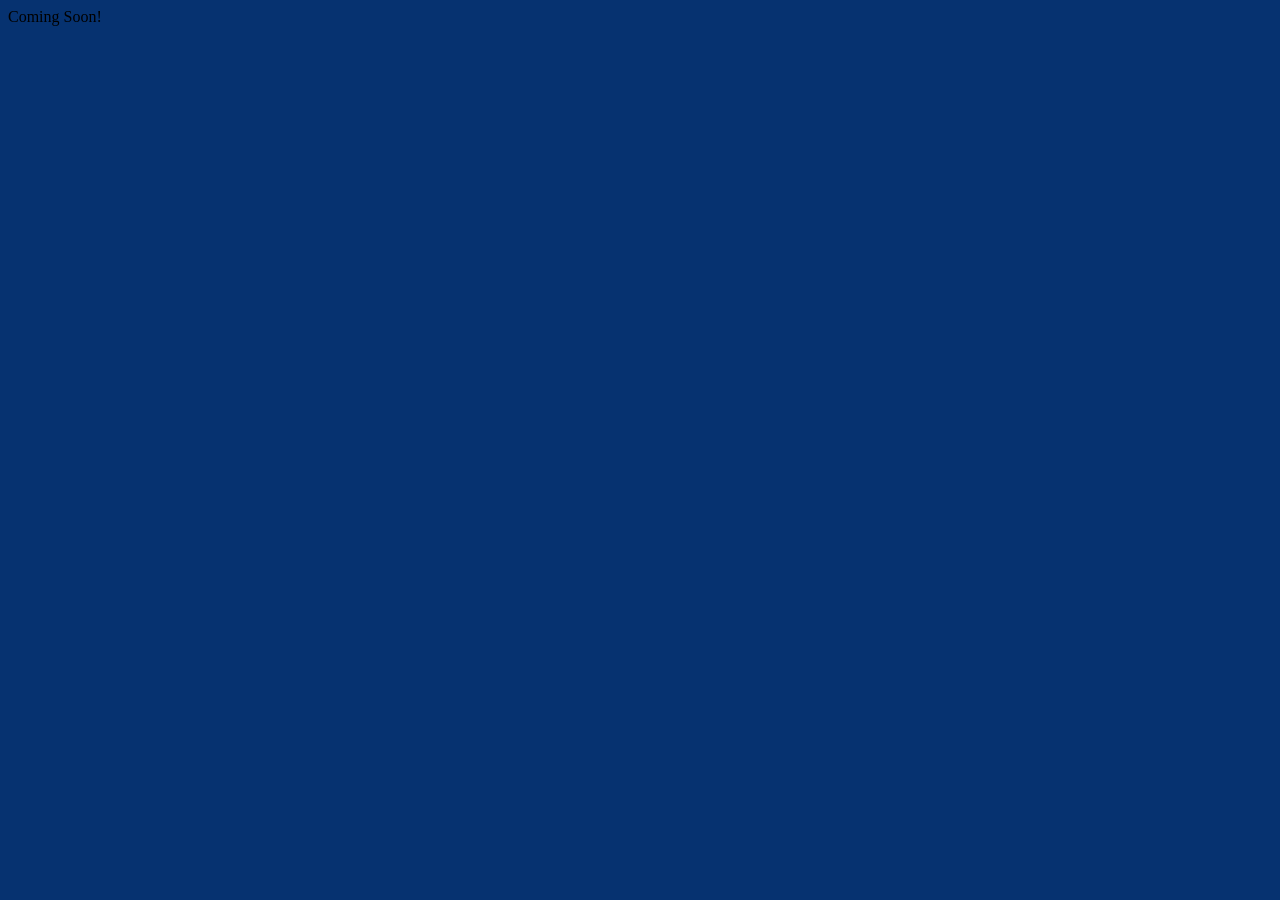
==== index.html @ aa5438d8 "initial commit" ====
<!doctype html>
<html lang="en">
  <head>
    <meta charset="UTF-8" />
    <meta name="viewport" content="width=, initial-scale=1.0" />
    <title>Cannons Coffee</title>
    <link rel="stylesheet" href="css/style.css">
  </head>
  <body>
    <header></header>
    <main>Coming Soon!</main>
    <footer></footer>
  </body>
</html>
---- css/style.css ----
html {
  box-sizing: border-box;
}

*,
*:before,
*:after {
  box-sizing: inherit;
}

body {
  color: black;
  background-color: #063270;
}
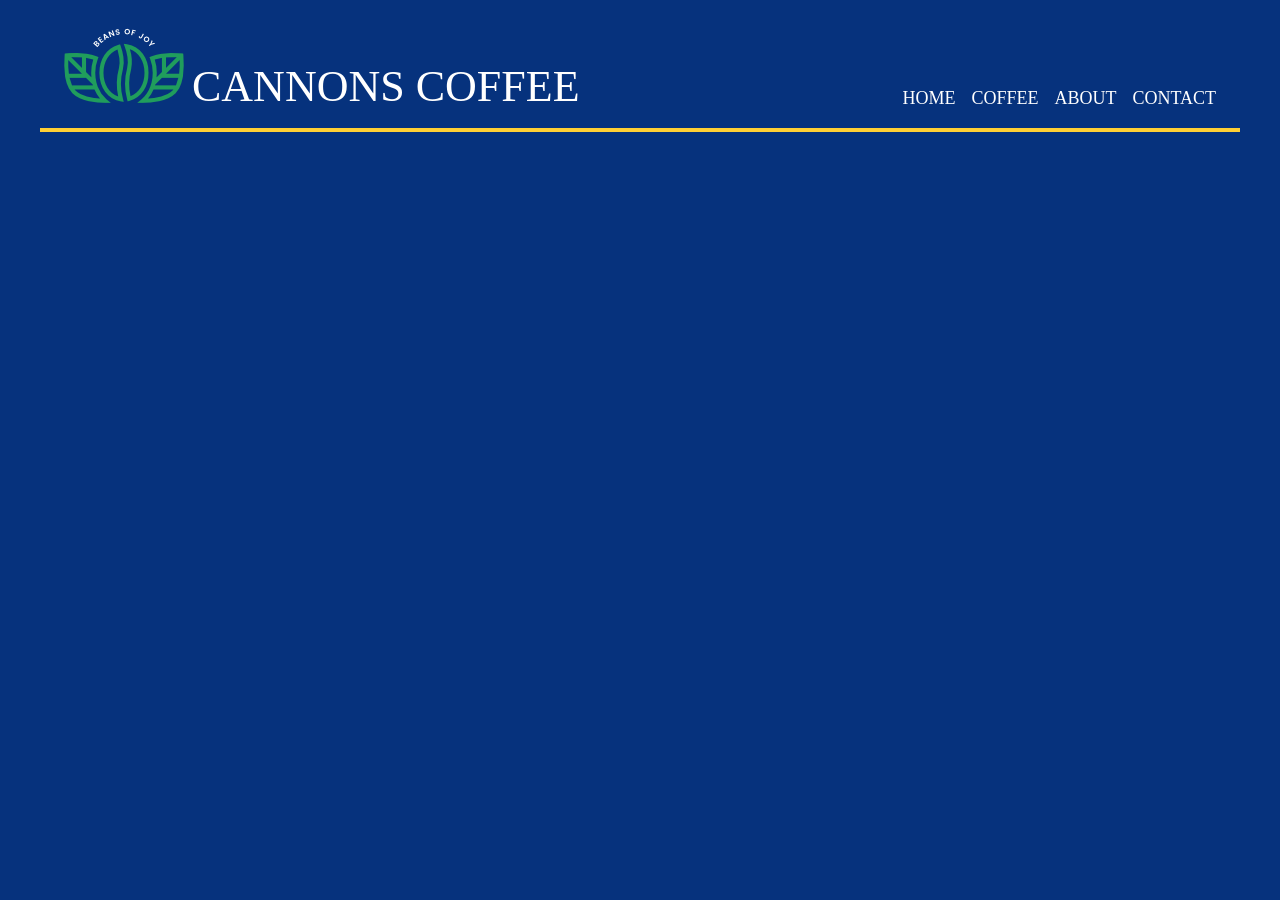
==== commit 4ba63feb: "navigation" ====
--- a/index.html
+++ b/index.html
@@ -4,11 +4,31 @@
     <meta charset="UTF-8" />
     <meta name="viewport" content="width=, initial-scale=1.0" />
     <title>Cannons Coffee</title>
-    <link rel="stylesheet" href="css/style.css">
+    <link rel="stylesheet" href="css/style.css" />
   </head>
   <body>
-    <header></header>
-    <main>Coming Soon!</main>
-    <footer></footer>
+    <div class="container">
+      <header>
+        <div class="logo">
+          <img
+            src="images/logo-nav.png"
+            alt="Cannons Coffee Logo, Beans of Joy"
+          />
+          <h1>Cannons Coffee</h1>
+        </div>
+        <nav>
+          <ul>
+            <li><a href="index.html">Home</a></li>
+            <li><a href="latte.html">Coffee</a></li>
+            <li><a href="https://ellianos.com/" target="_blank">About</a></li>
+            <li>
+              <a href="mailto:lynzet3@gmail.com" target="_blank">Contact</a>
+            </li>
+          </ul>
+        </nav>
+      </header>
+      <main></main>
+      <footer></footer>
+    </div>
   </body>
 </html>
--- a/css/style.css
+++ b/css/style.css
@@ -1,3 +1,18 @@
+@import url("https://fonts.googleapis.com/css2?family=Montserrat:ital,wght@0,100..900;1,100..900&display=swap");
+
+:root {
+  --black: #000000;
+  --catalina: #06327d;
+  --bluetiful: #2b70e4;
+  --vegan: #209d5c;
+  --sunglow: #ffd034;
+  --white: #ffffff;
+  --light-blue: #cadbf8;
+  --font: "Montserrat", sans-serif;
+  --line-height: 1.1667;
+  --bold-font: 300;
+}
+
 html {
   box-sizing: border-box;
 }
@@ -9,6 +24,110 @@
 }
 
 body {
-  color: black;
-  background-color: #063270;
+  color: var(--black);
+  background-color: var(--catalina);
+  font-family: (var(--font));
+  font-size: 1.125rem;
+  line-height: 1.5;
+  margin: 0 auto;
 }
+
+.container {
+  max-width: 1200px;
+  margin: 0 auto;
+}
+
+header {
+  border-bottom: 0.25rem solid var(--sunglow);
+  text-align: center;
+  display: flex;
+  flex-flow: row wrap;
+  justify-content: center;
+  padding: 1rem;
+}
+
+header img {
+  padding: 0.5rem;
+}
+
+h1 {
+  font-size: 3rem;
+  line-height: var(--line-height);
+  font-weight: var(--bold-font);
+  text-transform: uppercase;
+  margin: 0;
+  color: var(--white);
+}
+
+nav ul {
+  list-style-type: none;
+  display: flex;
+  flex-flow: row wrap;
+  justify-content: center;
+  /* margin: 0 auto; */
+}
+
+nav a {
+  text-decoration: none;
+  text-transform: uppercase;
+  color: var(--white);
+  padding: 0.5rem;
+}
+
+ul {
+  margin: 0 auto;
+  padding-inline-start: 0%;
+  /* padding: 1rem; */
+}
+
+h2 {
+  font-size: 2.5rem;
+  line-height: var(--line-height);
+  font-weight: var(--bold-font);
+  text-transform: uppercase;
+}
+
+h3 {
+  font-size: 1.75rem;
+  line-height: var(--line-height);
+  font-weight: var(--bold-font);
+}
+
+.hero-button {
+  background-color: var(--vegan);
+  color: var(--white);
+  border-radius: 10px;
+  text-decoration: none;
+}
+
+.card-button {
+  background-color: var(--catalina);
+  color: var(--bluetiful);
+  border-radius: 10px;
+  text-decoration: none;
+}
+
+@media (min-width: 650px) {
+  .logo {
+    display: flex;
+    flex-direction: row;
+    align-items: end;
+  }
+}
+
+@media (min-width: 921px) {
+  header {
+    align-items: end;
+    justify-content: space-between;
+  }
+  h1 {
+    font-size: 2.75rem;
+  }
+}
+
+@media (min-width: 1000px) {
+  header {
+    align-items: end;
+    justify-content: space-between;
+  }
+}
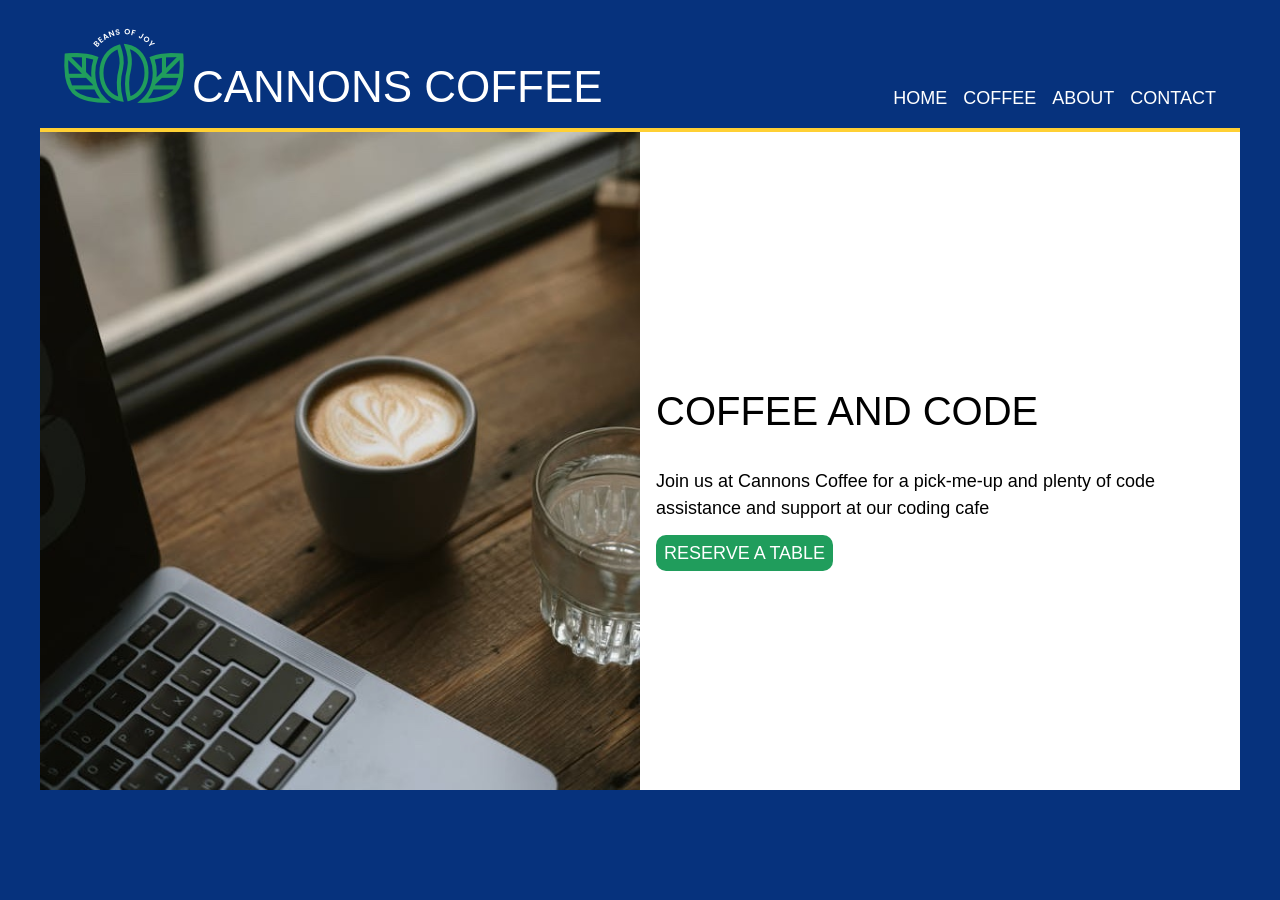
==== commit af87273f: "hero section" ====
--- a/index.html
+++ b/index.html
@@ -27,7 +27,25 @@
           </ul>
         </nav>
       </header>
-      <main></main>
+      <main>
+        <div class="hero">
+          <img
+            class="hero-img"
+            src="images/coffee-computer.jpg"
+            alt="Laptop with a cup of coffee and a glass of water"
+          />
+          <div class="hero-content">
+            <h2>Coffee and Code</h2>
+            <p>
+              Join us at Cannons Coffee for a pick-me-up and plenty of code
+              assistance and support at our coding cafe
+            </p>
+            <a class="hero-button" href="https://www.riverandpostjax.com/" target="_blank"
+              >Reserve a table</a
+            >
+          </div>
+        </div>
+      </main>
       <footer></footer>
     </div>
   </body>
--- a/css/style.css
+++ b/css/style.css
@@ -26,7 +26,7 @@
 body {
   color: var(--black);
   background-color: var(--catalina);
-  font-family: (var(--font));
+  font-family: var(--font);
   font-size: 1.125rem;
   line-height: 1.5;
   margin: 0 auto;
@@ -98,6 +98,8 @@
   color: var(--white);
   border-radius: 10px;
   text-decoration: none;
+  padding: .5rem;
+  text-transform: uppercase;
 }
 
 .card-button {
@@ -107,11 +109,39 @@
   text-decoration: none;
 }
 
+.hero {
+    background-color: var(--white);
+    display: flex;
+    flex-flow: column wrap;
+    justify-content: center;
+    align-items: center;
+    padding: 1rem;
+    /* padding-top: 2rem; */
+}
+
+.hero-img {
+    max-width: 80%;
+}
+
+.hero-content {
+    max-width: 80%;
+    justify-content: center;
+    padding: 1rem;
+}
+
 @media (min-width: 650px) {
   .logo {
     display: flex;
     flex-direction: row;
     align-items: end;
+  }
+  .hero {
+    display: flex;
+    flex-flow: row; 
+    padding: 0;
+  }
+  .hero-img {
+    max-width: 50%;
   }
 }
 
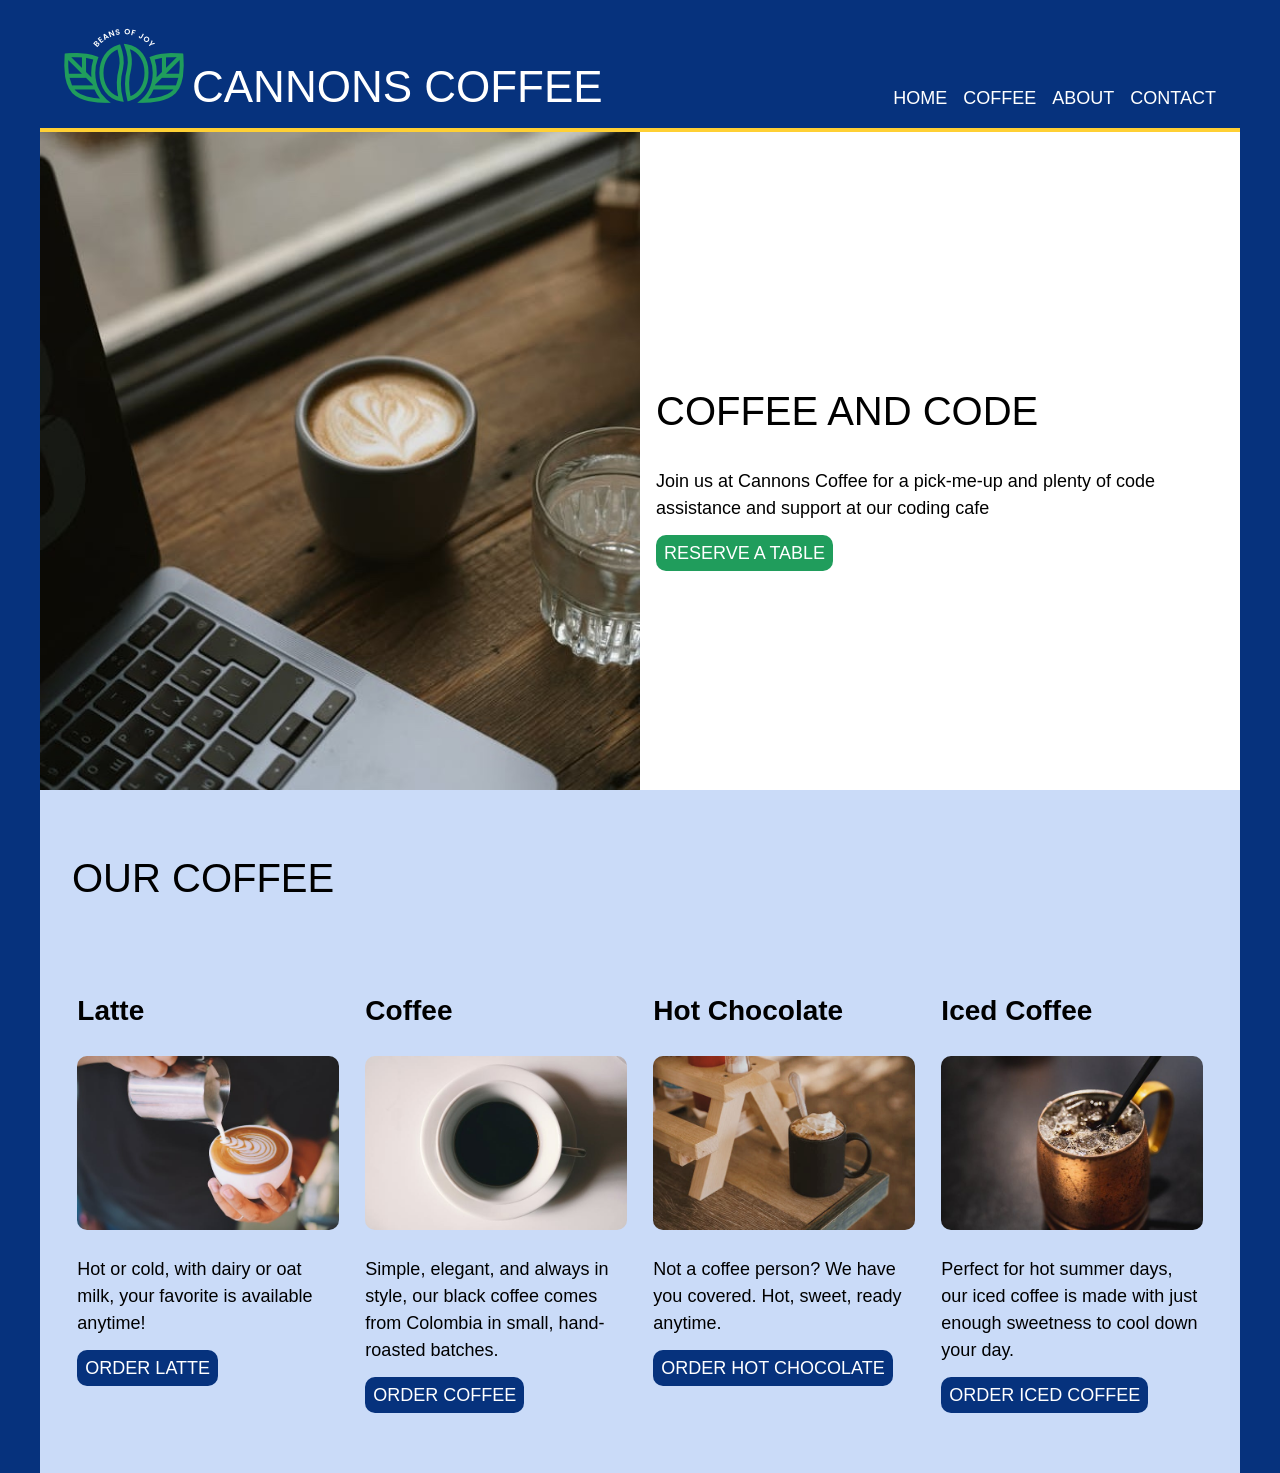
==== commit bbf186ce: "coffee section" ====
--- a/index.html
+++ b/index.html
@@ -40,13 +40,93 @@
               Join us at Cannons Coffee for a pick-me-up and plenty of code
               assistance and support at our coding cafe
             </p>
-            <a class="hero-button" href="https://www.riverandpostjax.com/" target="_blank"
+            <a
+              class="hero-button"
+              href="https://www.riverandpostjax.com/"
+              target="_blank"
               >Reserve a table</a
             >
           </div>
         </div>
+        <div class="coffees">
+          <h2>Our Coffee</h2>
+          <div class="coffee-cards">
+            <div class="card">
+              <h3>Latte</h3>
+              <img
+                class="card-img"
+                src="images/latte.jpg"
+                alt="Latte in a cup"
+              />
+              <p>
+                Hot or cold, with dairy or oat milk, your favorite is available
+                anytime!
+              </p>
+              <a
+                class="card-button"
+                href="https://www.unionsquaredonuts.com/product/latte/94"
+                target="_blank"
+                >Order Latte</a
+              >
+            </div>
+            <div class="card">
+              <h3>Coffee</h3>
+              <img
+                class="card-img"
+                src="images/coffee.jpg"
+                alt="Coffee in a cup"
+              />
+              <p>
+                Simple, elegant, and always in style, our black coffee comes
+                from Colombia in small, hand-roasted batches.
+              </p>
+              <a
+                class="card-button"
+                href="https://www.vervecoffee.com/"
+                target="_blank"
+                >Order Coffee</a
+              >
+            </div>
+            <div class="card">
+              <h3>Hot Chocolate</h3>
+              <img
+                class="card-img"
+                src="images/hotchoc.jpg"
+                alt="Hot Chocolate in a cup with whipped cream"
+              />
+              <p>
+                Not a coffee person? We have you covered. Hot, sweet, ready
+                anytime.
+              </p>
+              <a
+                class="card-button"
+                href="https://www.goldbelly.com/foods/hot-chocolate"
+                target="_blank"
+                >Order Hot Chocolate</a
+              >
+            </div>
+            <div class="card">
+              <h3>Iced Coffee</h3>
+              <img
+                class="card-img"
+                src="images/iced.jpg"
+                alt="Iced coffee in a mug with a straw"
+              />
+              <p>
+                Perfect for hot summer days, our iced coffee is made with just
+                enough sweetness to cool down your day.
+              </p>
+              <a
+                class="card-button"
+                href="https://sok-it.com/blogs/iced-coffee-lovers/healthy-iced-coffee"
+                target="_blank"
+                >Order Iced Coffee</a
+              >
+            </div>
+          </div>
+        </div>
       </main>
-      <footer></footer>
+      <footer></footer> 
     </div>
   </body>
 </html>
--- a/css/style.css
+++ b/css/style.css
@@ -38,6 +38,7 @@
 }
 
 header {
+    background-color: var(--catalina);
   border-bottom: 0.25rem solid var(--sunglow);
   text-align: center;
   display: flex;
@@ -85,12 +86,14 @@
   line-height: var(--line-height);
   font-weight: var(--bold-font);
   text-transform: uppercase;
+  /* text-align: left; */
 }
 
 h3 {
   font-size: 1.75rem;
   line-height: var(--line-height);
   font-weight: var(--bold-font);
+  font-weight: bolder;
 }
 
 .hero-button {
@@ -104,9 +107,11 @@
 
 .card-button {
   background-color: var(--catalina);
-  color: var(--bluetiful);
+  color: var(--white);
   border-radius: 10px;
   text-decoration: none;
+  padding: .5rem;
+  text-transform: uppercase;
 }
 
 .hero {
@@ -129,6 +134,32 @@
     padding: 1rem;
 }
 
+.coffees {
+    background-color: var(--light-blue);
+    display: flex;
+    justify-content: center;
+    flex-flow: column wrap;
+    padding: 2rem;
+}
+
+.coffee-cards {
+    margin: 0 auto;
+    display: flex;
+    flex-flow: column wrap;
+    padding-top: 2rem;
+    gap: 2rem;
+}
+
+.card {
+    width: 100%;
+    padding-bottom: 2rem;
+}
+
+.card-img {
+    border-radius: 10px;
+    max-width: 100%;
+}
+
 @media (min-width: 650px) {
   .logo {
     display: flex;
@@ -142,6 +173,15 @@
   }
   .hero-img {
     max-width: 50%;
+  }
+  .card {
+    width: 45%;
+  }
+  .coffee-cards {
+    display: flex;
+    flex-direction: row;
+    gap: 1rem;
+    justify-content: space-around;
   }
 }
 
@@ -153,6 +193,7 @@
   h1 {
     font-size: 2.75rem;
   }
+
 }
 
 @media (min-width: 1000px) {
@@ -160,4 +201,7 @@
     align-items: end;
     justify-content: space-between;
   }
-}
+  .card {
+    width: 23%;
+  }
+}
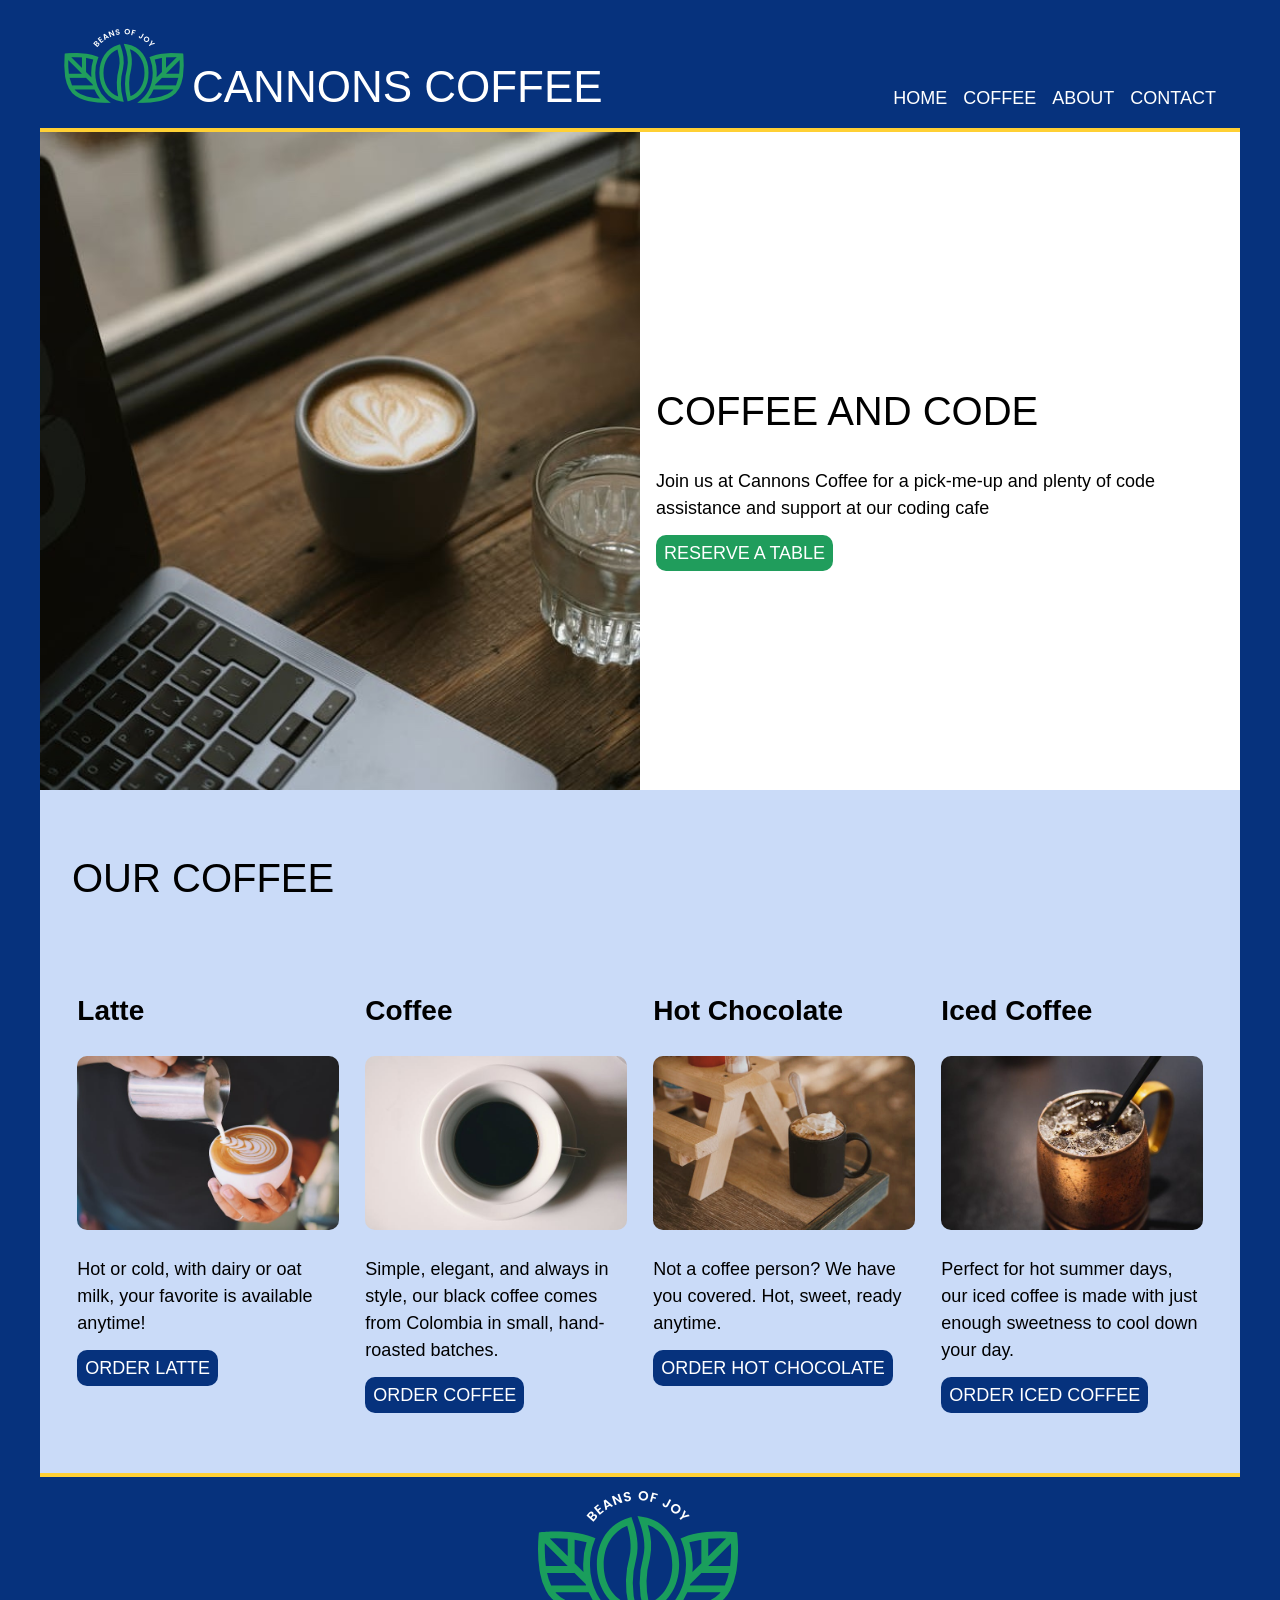
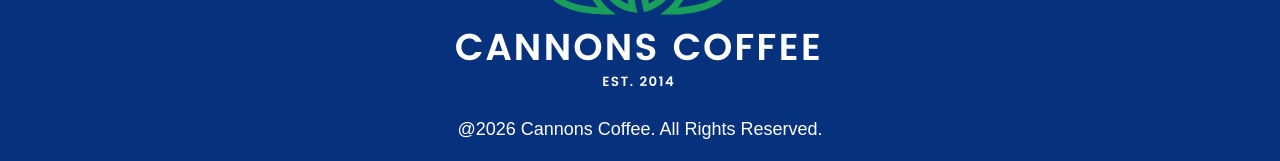
==== commit 38ffab23: "footer and latte page" ====
--- a/index.html
+++ b/index.html
@@ -126,7 +126,13 @@
           </div>
         </div>
       </main>
-      <footer></footer> 
+      <footer>
+        <img
+          src="images/logo-footer.png"
+          alt="Cannons Coffee, Beans of Joy! Est. 2014"
+        />
+        <p>@2026 Cannons Coffee. All Rights Reserved.</p>
+      </footer>
     </div>
   </body>
 </html>
--- a/css/style.css
+++ b/css/style.css
@@ -160,6 +160,15 @@
     max-width: 100%;
 }
 
+footer {
+    color: var(--white);
+    border-top: 0.25rem solid var(--sunglow);
+    display: flex;
+    justify-content: center;
+    flex-flow: column;
+    align-items: center;
+}
+
 @media (min-width: 650px) {
   .logo {
     display: flex;
